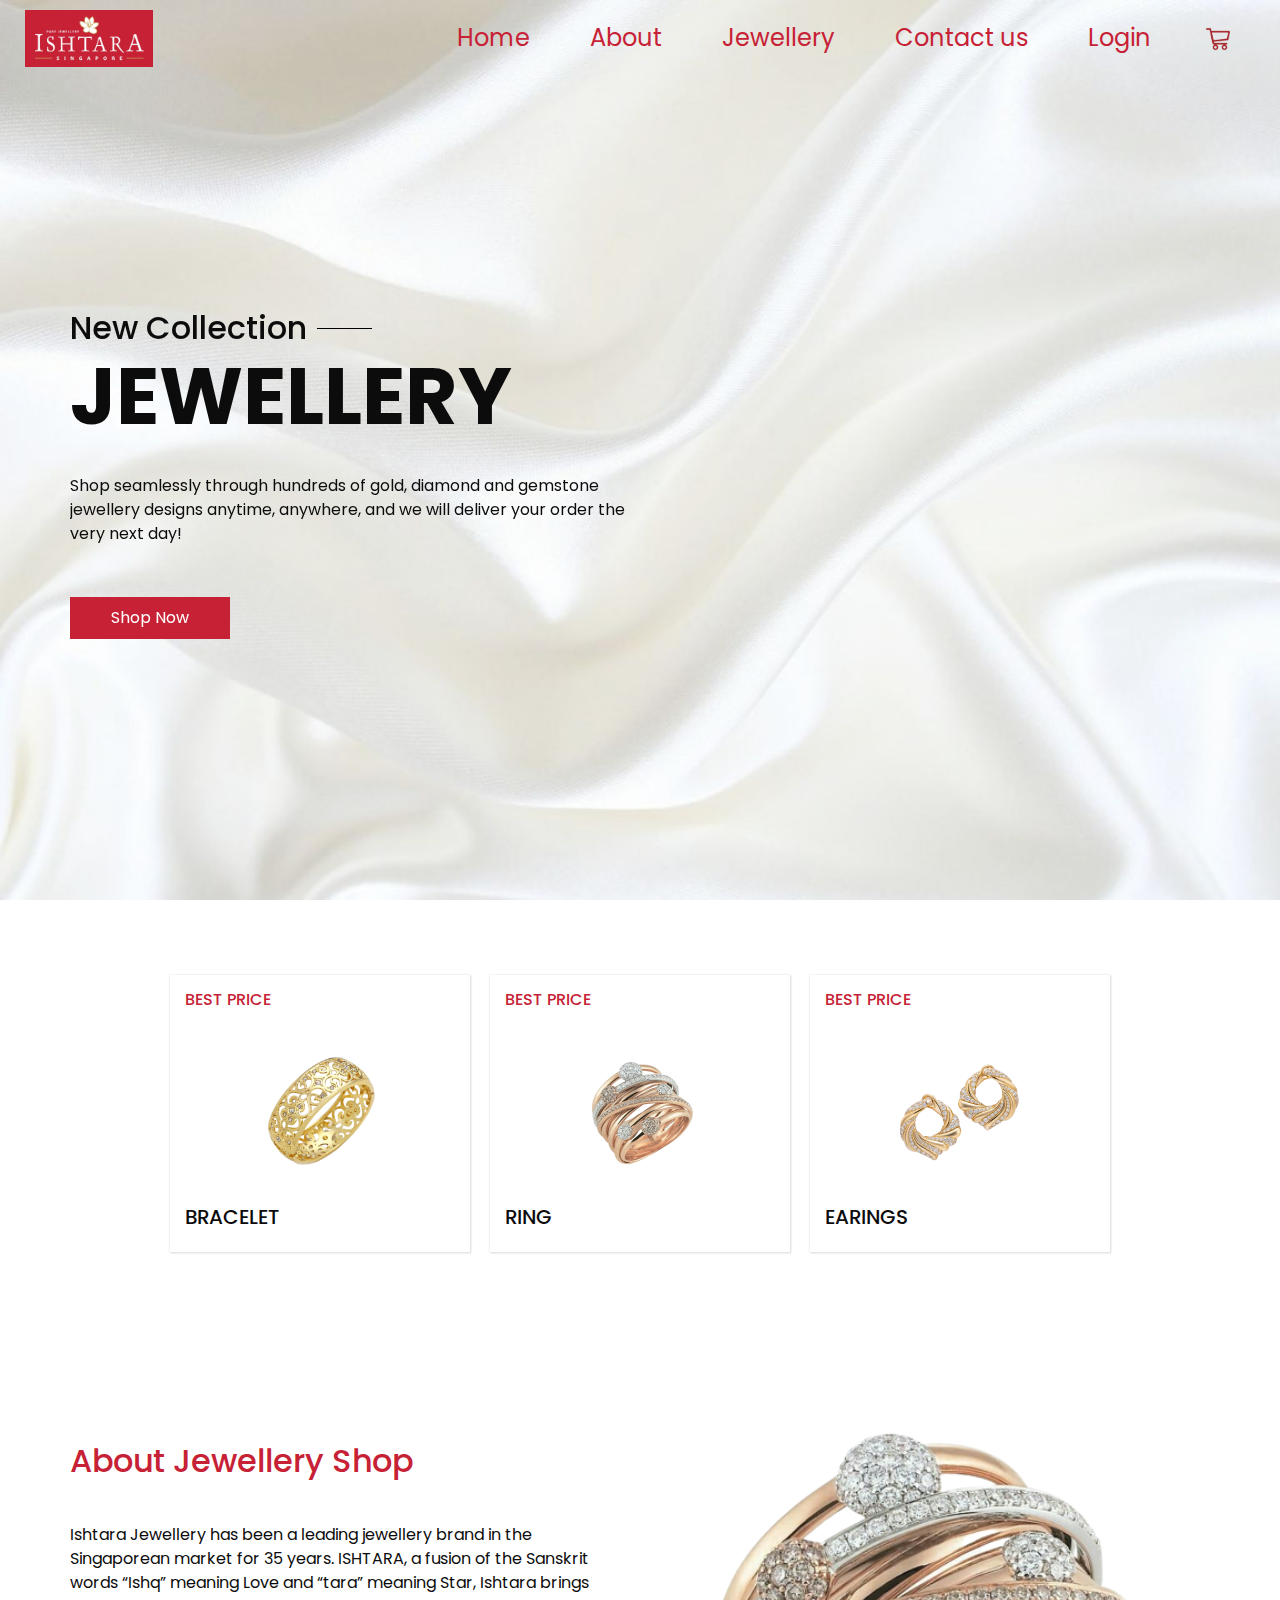
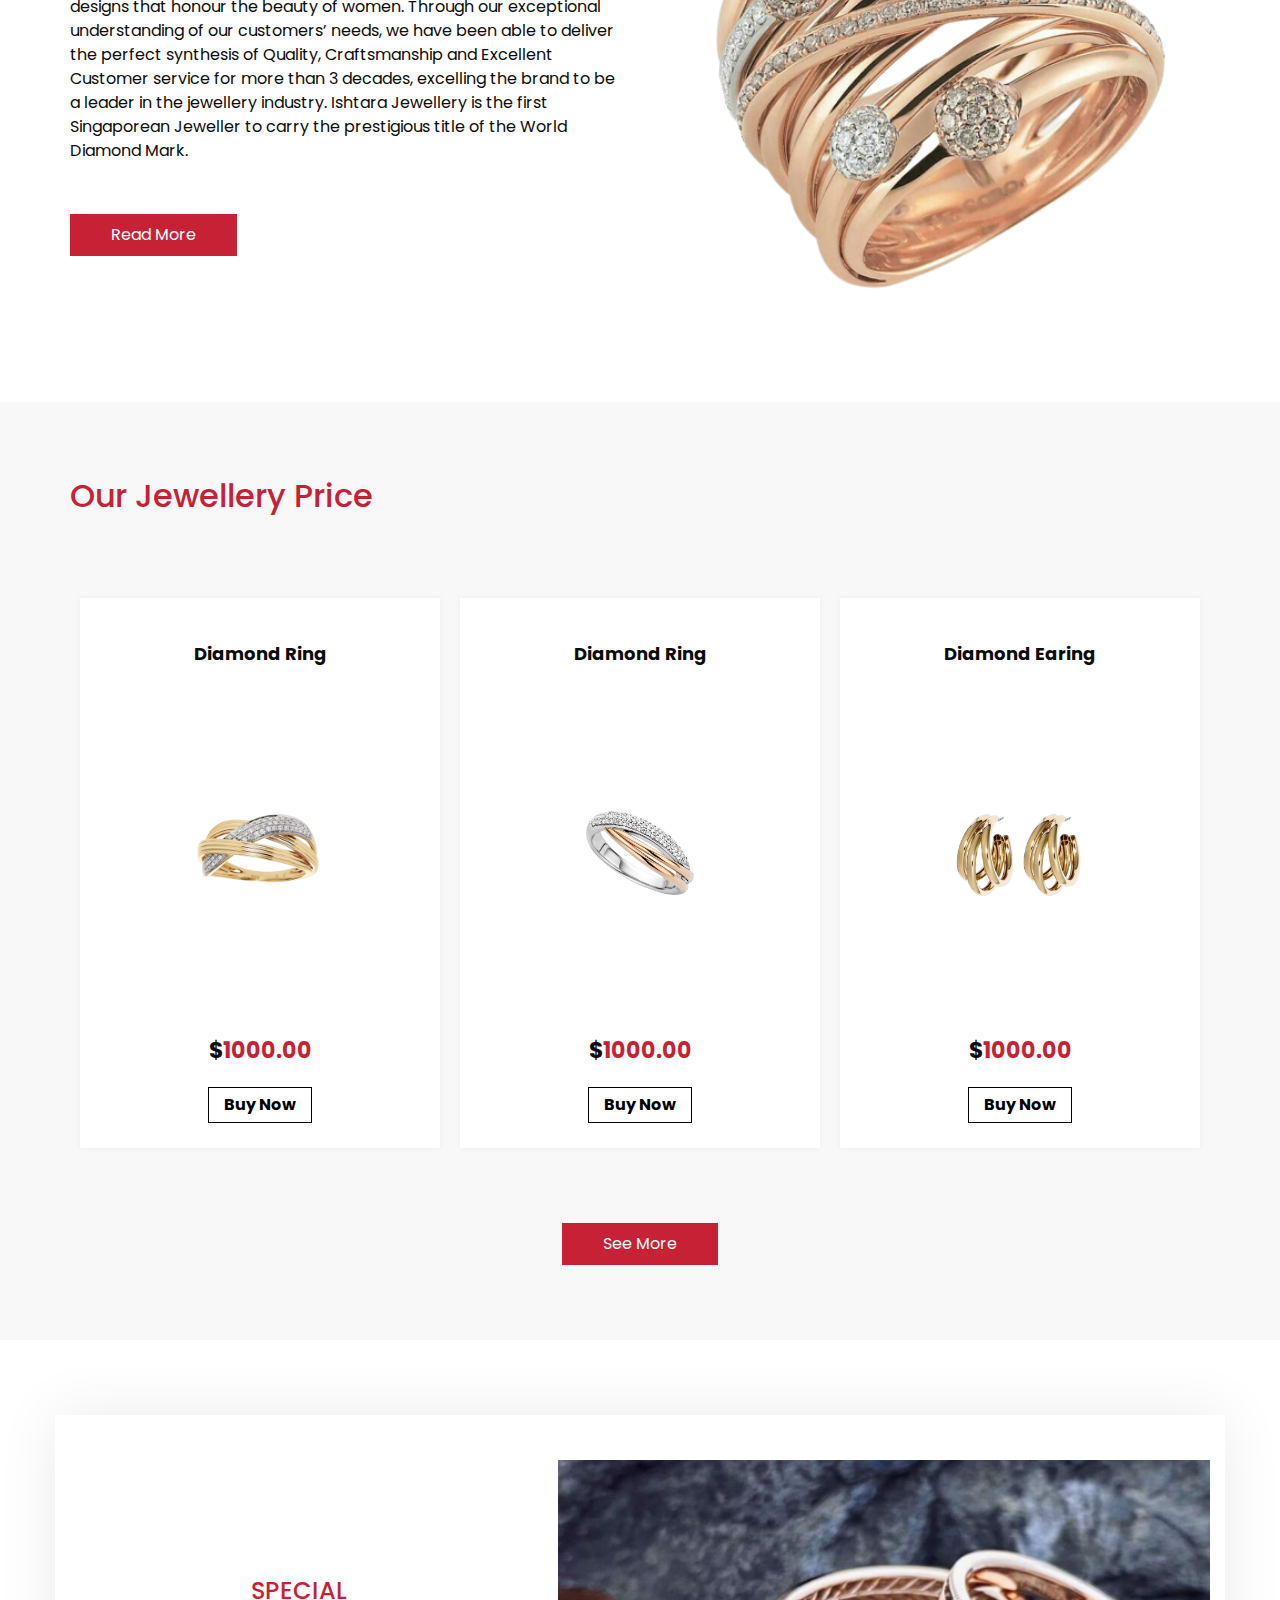
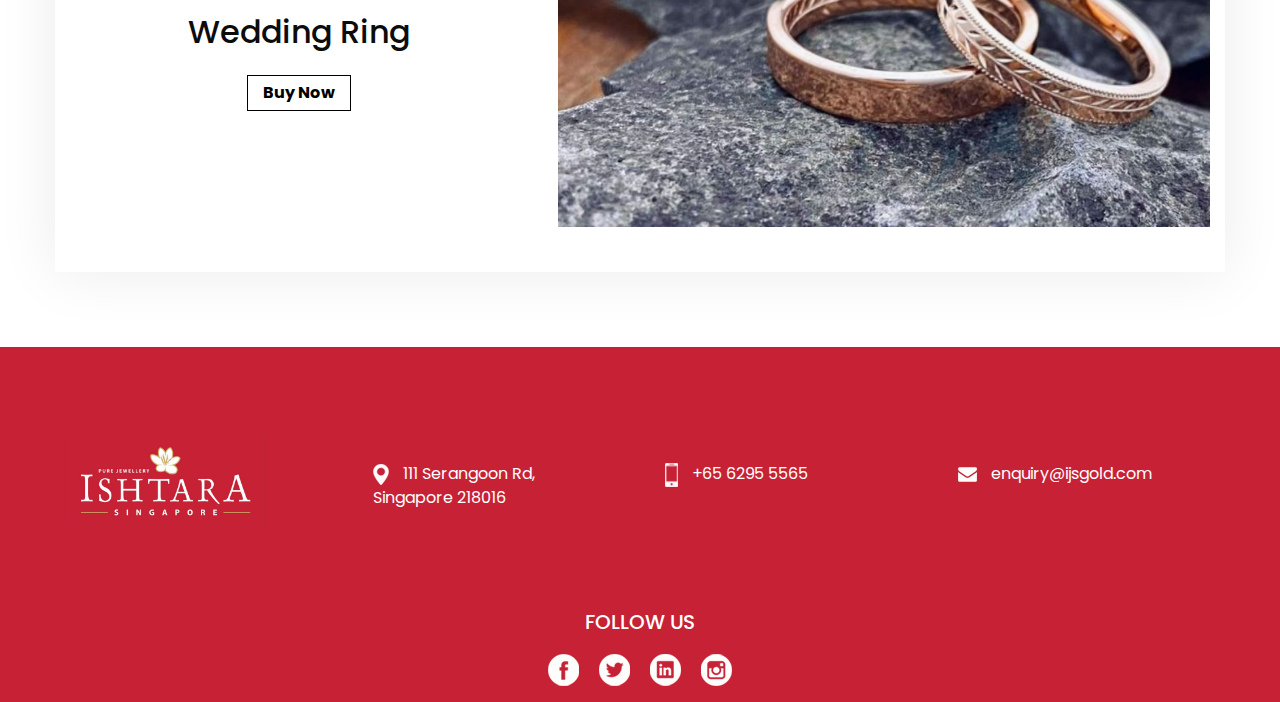
==== index.html @ 8657f270 "made the website" ====
<!DOCTYPE html>
<html>
  <head>
    <!-- Basic -->
    <meta charset="utf-8" />
    <meta http-equiv="X-UA-Compatible" content="IE=edge" />
    <!-- Mobile Metas -->
    <meta
      name="viewport"
      content="width=device-width, initial-scale=1, shrink-to-fit=no"
    />
    <!-- Site Metas -->

    <title>ISHTARA</title>

    <!-- slider stylesheet -->
    <link
      rel="stylesheet"
      type="text/css"
      href="https://cdnjs.cloudflare.com/ajax/libs/OwlCarousel2/2.1.3/assets/owl.carousel.min.css"
    />

    <!-- bootstrap core css -->
    <link rel="stylesheet" type="text/css" href="css/bootstrap.css" />

    <!-- fonts style -->
    <link
      href="https://fonts.googleapis.com/css?family=Baloo+Chettan|Poppins:400,600,700&display=swap"
      rel="stylesheet"
    />
    <!-- Custom styles for this template -->
    <link href="css/style.css" rel="stylesheet" />
    <!-- responsive style -->
    <link href="css/responsive.css" rel="stylesheet" />
  </head>

  <body>
    <div class="hero_area">
      <!-- header section strats -->
      <header class="header_section">
        <div class="container-fluid">
          <nav class="navbar navbar-expand-lg custom_nav-container">
            <a class="navbar-brand" href="index.html">
              <img src="images/Ishtara-Brand-logo-1.png" alt="" />
            </a>
            <button
              class="navbar-toggler"
              type="button"
              data-toggle="collapse"
              data-target="#navbarSupportedContent"
              aria-controls="navbarSupportedContent"
              aria-expanded="false"
              aria-label="Toggle navigation"
            >
              <span class="navbar-toggler-icon"></span>
            </button>

            <div class="collapse navbar-collapse" id="navbarSupportedContent">
              <div
                class="d-flex ml-auto flex-column flex-lg-row align-items-center"
              >
                <ul class="navbar-nav">
                  <li class="nav-item active">
                    <a class="nav-link" href="index.html"
                      >Home <span class="sr-only">(current)</span></a
                    >
                  </li>
                  <li class="nav-item">
                    <a class="nav-link" href="#"> About</a>
                  </li>
                  <li class="nav-item">
                    <a class="nav-link" href="#">Jewellery </a>
                  </li>
                  <li class="nav-item">
                    <a class="nav-link" href="#">Contact us</a>
                  </li>
                  <li class="nav-item">
                    <a class="nav-link" href="#">Login</a>
                  </li>
                </ul>
              </div>
              <div class="quote_btn-container">
                <a href="">
                  <img src="images/header-cart.webp" alt="" />
                </a>
              </div>
            </div>
          </nav>
        </div>
      </header>
      <!-- end header section -->
      <!-- slider section -->
      <section class="slider_section position-relative">
        <div class="container">
          <div
            id="carouselExampleIndicators"
            class="carousel slide"
            data-ride="carousel"
          >
            <div class="carousel-inner">
              <div class="carousel-item active">
                <div class="row">
                  <div class="col-md-6">
                    <div class="detail_box">
                      <h2>
                        <span> New Collection</span>
                        <hr />
                      </h2>
                      <h1>Jewellery</h1>
                      <p>
                        Shop seamlessly through hundreds of gold, diamond and
                        gemstone jewellery designs anytime, anywhere, and we
                        will deliver your order the very next day!
                      </p>
                      <div>
                        <a href="">Shop Now</a>
                      </div>
                    </div>
                  </div>
                   <div class="col-md-6 left">
                    <div class="img-box">
                      <!-- <img class="left" src="images/2e48d69000e0535c4d300dfc264e89f6-removebg-preview.png" alt="" /> -->
                    </div>
                  </div>
                </div>
              </div>
              
              
            </div>
          </div>
        </div>
      </section>
      <!-- end slider section -->
    </div>

    <!-- item section -->

    <div class="item_section layout_padding2">
      <div class="container">
        <div class="item_container">
          <div class="box">
            <div class="price">
              <h6>Best PRICE</h6>
            </div>
            <div class="img-box">
              <img src="images/5.png" alt="" />
            </div>
            <div class="name">
              <h5>Bracelet</h5>
            </div>
          </div>
          <div class="box">
            <div class="price">
              <h6>Best PRICE</h6>
            </div>
            <div class="img-box">
              <img src="images/4.png" alt="" />
            </div>
            <div class="name">
              <h5>Ring</h5>
            </div>
          </div>
          <div class="box">
            <div class="price">
              <h6>Best PRICE</h6>
            </div>
            <div class="img-box">
              <img src="images/2.png" alt="" />
            </div>
            <div class="name">
              <h5>Earings</h5>
            </div>
          </div>
        </div>
      </div>
    </div>

    <!-- end item section -->

    <!-- about section -->

    <section class="about_section layout_padding2-top layout_padding-bottom">
      <div class="container">
        <div class="row">
          <div class="col-md-6">
            <div class="detail-box">
              <div class="heading_container">
                <h2>About Jewellery Shop</h2>
              </div>
              <p>
                Ishtara Jewellery has been a leading jewellery brand in the
                Singaporean market for 35 years. ISHTARA, a fusion of the
                Sanskrit words “Ishq” meaning Love and “tara” meaning Star,
                Ishtara brings designs that honour the beauty of women. Through
                our exceptional understanding of our customers’ needs, we have
                been able to deliver the perfect synthesis of Quality,
                Craftsmanship and Excellent Customer service for more than 3
                decades, excelling the brand to be a leader in the jewellery
                industry. Ishtara Jewellery is the first Singaporean Jeweller to
                carry the prestigious title of the World Diamond Mark.
              </p>
              <div>
                <a href=""> Read More </a>
              </div>
            </div>
          </div>
          <div class="col-md-6">
            <div class="img-box">
              <img src="images/4.png" alt="" />
            </div>
          </div>
        </div>
      </div>
    </section>

    <!-- end about section -->

    <!-- price section -->

    <section class="price_section layout_padding">
      <div class="container">
        <div class="heading_container">
          <h2>Our Jewellery Price</h2>
        </div>
        <div class="price_container">
          <div class="box">
            <div class="name">
              <h6>Diamond Ring</h6>
            </div>
            <div class="img-box">
              <img style="width: 200px;" src="images/2e48d69000e0535c4d300dfc264e89f6-removebg-preview.png" alt="" />
            </div>
            <div class="detail-box">
              <h5>$<span>1000.00</span></h5>
              <a href=""> Buy Now </a>
            </div>
          </div>
          <div class="box">
            <div class="name">
              <h6>Diamond Ring</h6>
            </div>
            <div class="img-box">
              <img src="images/1.png" alt="" />
            </div>
            <div class="detail-box">
              <h5>$<span>1000.00</span></h5>
              <a href=""> Buy Now </a>
            </div>
          </div>
          <div class="box">
            <div class="name">
              <h6>Diamond Earing</h6>
            </div>
            <div class="img-box">
              <img src="images/3.png" alt="" />
            </div>
            <div class="detail-box">
              <h5>$<span>1000.00</span></h5>
              <a href=""> Buy Now </a>
            </div>
          </div>
        </div>
        <div class="d-flex justify-content-center">
          <a href="" class="price_btn"> See More </a>
        </div>
      </div>
    </section>

    <!-- end price section -->

    <!-- ring section -->

    <section class="ring_section layout_padding">
      <div class="container">
        <div class="ring_container layout_padding2">
          <div class="row">
            <div class="col-md-5">
              <div class="detail-box">
                <h4>special</h4>
                <h2>Wedding Ring</h2>
                <a href=""> Buy Now </a>
              </div>
            </div>
            <div class="col-md-7">
              <div class="img-box">
                <img src="images/12.jpg" alt="" />
              </div>
            </div>
          </div>
        </div>
      </div>
    </section>

    
 

    <!-- info section -->
    <section class="info_section">
      <div class="container">
        <div class="info_container">
          <div class="row">
            <div class="col-md-3">
              <div class="info_logo">
                <a href="">
                  <img src="images/Ishtara-Brand-logo-1.png" alt="" />
                </a>
              </div>
            </div>
            <div class="col-md-3">
              <div class="info_contact">
                <a href="">
                  <img src="images/location.png" alt="" />
                  <span> 111 Serangoon Rd, Singapore 218016 </span>
                </a>
              </div>
            </div>
            <div class="col-md-3">
              <div class="info_contact">
                <a href="">
                  <img src="images/phone.png" alt="" />
                  <span> +65 6295 5565 </span>
                </a>
              </div>
            </div>
            <div class="col-md-3">
              <div class="info_contact">
                <a href="" style="width: 15rem; display: inline-block">
                  <img src="images/mail.png" alt="" />
                  <span> enquiry@ijsgold.com </span>
                </a>
              </div>
            </div>
          </div>
        </div> 
          <div class="info_social">
            <div class="d-flex justify-content-center">
              <h5 class="info_heading">Follow Us</h5>
            </div>
            <div class="social_box">
              <a href="">
                <img src="images/fb.png" alt="" />
              </a>
              <a href="">
                <img src="images/twitter.png" alt="" />
              </a>
              <a href="">
                <img src="images/linkedin.png" alt="" />
              </a>
              <a href="">
                <img src="images/insta.png" alt="" />
              </a>
            </div>
          </div>
        </div>
      </div>
    </section>

    <!-- end info_section -->

    <!-- footer section -->
    <!-- footer section -->
  </body>
</html>
---- css/style.css ----
body {
  font-family: "Poppins", sans-serif;
  color: #0c0c0c;
  background-color: #ffffff;
}

.layout_padding {
  padding: 75px 0;
}

.layout_padding2 {
  padding: 45px 0;
}

.layout_padding2-top {
  padding-top: 45px;
}

.layout_padding2-bottom {
  padding-bottom: 45px;
}

.layout_padding-top {
  padding-top: 75px;
}

.layout_padding-bottom {
  padding-bottom: 75px;
}

.heading_container {
  display: -webkit-box;
  display: -ms-flexbox;
  display: flex;
}

.heading_container h2 {
  position: relative;
  color:#c72135;
}


/*header section*/
.hero_area {
  height: 100vh;
  position: relative;
  background-image: url(../images/10.jpg);
  background-size: cover;
  background-position: bottom right;
  background-repeat: no-repeat;
}

.sub_page .hero_area {
  height: auto;
  background-position: top right;
}

.hero_area.sub_pages {
  height: auto;
}

.header_section .container-fluid {
  padding-right: 25px;
  padding-left: 25px;
}

.header_section .nav_container {
  margin: 0 auto;
}

.custom_nav-container.navbar-expand-lg .navbar-nav .nav-link {
  padding: 10px 30px;
  color: #c72135;
  text-align: center;
  font-size: 1.5rem;
}

a,
a:hover,
a:focus {
  text-decoration: none;
}

a:hover,
a:focus {
  color: initial;
}

.btn,
.btn:focus {
  outline: none !important;
  -webkit-box-shadow: none;
          box-shadow: none;
}

.custom_nav-container .nav_search-btn {
  background-image: url(../images/search-icon.png);
  background-size: 22px;
  background-repeat: no-repeat;
  background-position-y: 7px;
  width: 35px;
  height: 35px;
  padding: 0;
  border: none;
}

.navbar-brand {
  display: -webkit-box;
  display: -ms-flexbox;
  display: flex;
  -webkit-box-align: center;
      -ms-flex-align: center;
          align-items: center;
}

.navbar-brand img {
  width: 8rem;
  margin-right: 5px;
}

.navbar-brand span {
  font-size: 22px;
  font-weight: 700;
  color: #191919;
  text-transform: uppercase;
}

.custom_nav-container {
  z-index: 99999;
  padding: 5px 0;
}

.custom_nav-container .navbar-toggler {
  outline: none;
}

.custom_nav-container .navbar-toggler .navbar-toggler-icon {
  background-image: url(../images/menu.png);
  background-size: 45px;
}

.quote_btn-container {
  display: -webkit-box;
  display: -ms-flexbox;
  display: flex;
  -webkit-box-align: center;
      -ms-flex-align: center;
          align-items: center;
}

.quote_btn-container a {
  color: #000000;
  position: relative;
}

.quote_btn-container a .cart_number {
  position: absolute;
  top: 68%;
  left: 50%;
  -webkit-transform: translate(-50%, -50%);
          transform: translate(-50%, -50%);
  color: #ffffff;
  font-size: 12px;
}

.quote_btn-container a img {
  width: 1.5rem;
  margin: 0 25px;
}

/*end header section*/
/* slider section */
.slider_section {
  height: calc(100% - 70px);
  display: -webkit-box;
  display: -ms-flexbox;
  display: flex;
  -webkit-box-align: center;
      -ms-flex-align: center;
          align-items: center;
  position: relative;
}

.slider_section .row {
  -webkit-box-align: center;
      -ms-flex-align: center;
          align-items: center;
}

.slider_section .design-box {
  position: absolute;
  bottom: 0;
  -webkit-transform: translateY(-50%);
          transform: translateY(-50%);
  left: 0;
  width: 75px;
}

.slider_section .design-box img {
  width: 100%;
}

.slider_section .slider_number-container {
  position: absolute;
  top: 45%;
  -webkit-transform: translateY(-50%);
          transform: translateY(-50%);
  right: 4%;
  text-align: center;
  opacity: .6;
}

.slider_section .slider_number-container hr {
  width: 1px;
  height: 50px;
  border: none;
  background-color: #ffffff;
}

.slider_section .slider_number-container .number-box {
  display: -webkit-box;
  display: -ms-flexbox;
  display: flex;
  -webkit-box-orient: vertical;
  -webkit-box-direction: normal;
      -ms-flex-direction: column;
          flex-direction: column;
  -webkit-box-pack: center;
      -ms-flex-pack: center;
          justify-content: center;
  -webkit-box-align: center;
      -ms-flex-align: center;
          align-items: center;
  color: #ffffff;
  text-transform: uppercase;
}

.slider_section .detail_box h2 {
  margin-bottom: 0;
  display: -webkit-box;
  display: -ms-flexbox;
  display: flex;
  -webkit-box-align: center;
      -ms-flex-align: center;
          align-items: center;
}

.slider_section .detail_box h2 span {
  margin-right: 10px;
}

.slider_section .detail_box h2 hr {
  margin: 0;
  border: none;
  width: 55px;
  height: 1px;
  background-color: #000000;
}

.slider_section .detail_box h1 {
  font-weight: bold;
  text-transform: uppercase;
  font-size: 5rem;
  margin-bottom: 30px;
}

.slider_section .detail_box a {
  display: inline-block;
  padding: 8px 40px;
  background-color: #c72135;
  border: 1px solid #c72135;
  color: #ffffff;
  border-radius: 0;
  margin: 35px 0;
}

.slider_section .detail_box a:hover {
  background-color:#c72135;
  color: #fff;
}

.slider_section .img-box img {
  width: 100%;
}

.slider_section .carousel-indicators {
  padding: 0;
  margin: 0;
  right: initial;
  bottom: 22%;
  left: 17%;
}

.slider_section .carousel-indicators li {
  text-indent: 0;
  width: auto;
  height: auto;
  opacity: 1;
  background-color: transparent;
  border: none;
  color: #c0c0c0;
  font-size: 24px;
  display: none;
}

.slider_section .carousel-indicators li.active {
  display: block;
}

.item_section .item_container {
  display: -webkit-box;
  display: -ms-flexbox;
  display: flex;
  -webkit-box-pack: center;
      -ms-flex-pack: center;
          justify-content: center;
  -ms-flex-wrap: wrap;
      flex-wrap: wrap;
}

.item_section .item_container .box {
  width: 300px;
  display: -webkit-box;
  display: -ms-flexbox;
  display: flex;
  -webkit-box-orient: vertical;
  -webkit-box-direction: normal;
      -ms-flex-direction: column;
          flex-direction: column;
  -webkit-box-pack: justify;
      -ms-flex-pack: justify;
          justify-content: space-between;
  margin: 30px 10px;
  padding: 15px;
  -webkit-box-shadow: 0px 0px 2px 0.5px rgba(0, 0, 0, 0.15);
  box-shadow: 0px 0px 2px 0.5px rgba(0, 0, 0, 0.15);
}

.item_section .item_container .box .img-box {
  width: 100%;
  display: -webkit-box;
  display: -ms-flexbox;
  display: flex;
  -webkit-box-pack: center;
      -ms-flex-pack: center;
          justify-content: center;
}

.item_section .item_container .box .img-box img {
  width: 125px;
}

.item_section .item_container .box h6 {
  color: #c72135;
  text-transform: uppercase;
}

.item_section .item_container .box h5 {
  text-transform: uppercase;
}

.item_section .item_container .box:hover {
  -webkit-box-shadow: 0px 0px 25px 1px rgba(0, 0, 0, 0.1);
          box-shadow: 0px 0px 25px 1px rgba(0, 0, 0, 0.1);
}

.about_section {
  position: relative;
}

.about_section .design-box {
  position: absolute;
  bottom: 0;
  -webkit-transform: translateY(-50%);
          transform: translateY(-50%);
  right: 0;
  width: 75px;
}

.about_section .design-box img {
  width: 100%;
}

.about_section .row {
  -webkit-box-align: center;
      -ms-flex-align: center;
          align-items: center;
}

.about_section .detail-box p {
  margin-top: 35px;
}

.about_section .detail-box a {
  display: inline-block;
  padding: 8px 40px;
  background-color: #c72135;
  border: 1px solid #c72135;
  color: #ffffff;
  border-radius: 0;
  margin-top: 35px;
}

.about_section .detail-box a:hover {
  background-color: transparent;
  color: #0d0806;
}

.about_section .img-box img {
  width: 100%;
}

.price_section {
  background-color: #f8f8f8;
}

.price_section .price_container {
  display: -webkit-box;
  display: -ms-flexbox;
  display: flex;
  -webkit-box-pack: center;
      -ms-flex-pack: center;
          justify-content: center;
  padding: 40px 0;
  -ms-flex-wrap: wrap;
      flex-wrap: wrap;
}

.price_section .price_container .box {
  min-width: 300px;
  max-width: 360px;
  height: 550px;
  display: -webkit-box;
  display: -ms-flexbox;
  display: flex;
  -webkit-box-orient: vertical;
  -webkit-box-direction: normal;
      -ms-flex-direction: column;
          flex-direction: column;
  -webkit-box-align: center;
      -ms-flex-align: center;
          align-items: center;
  -webkit-box-pack: justify;
      -ms-flex-pack: justify;
          justify-content: space-between;
  margin: 35px 10px;
  padding: 45px 0 25px 0;
  text-align: center;
  background-color: #ffffff;
  -webkit-box-shadow: 0px 0px 6px 0 rgba(0, 0, 0, 0.05);
  box-shadow: 0px 0px 6px 0 rgba(0, 0, 0, 0.05);
  -webkit-box-flex: 1;
      -ms-flex-positive: 1;
          flex-grow: 1;
}

.price_section .price_container .box .img-box {
  width: 100%;
  display: -webkit-box;
  display: -ms-flexbox;
  display: flex;
  -webkit-box-pack: center;
      -ms-flex-pack: center;
          justify-content: center;
}

.price_section .price_container .box .img-box img {
  width: 150px;
}

.price_section .price_container .box h6 {
  font-weight: bold;
  font-size: 18px;
}

.price_section .price_container .box .detail-box h5 {
  text-transform: uppercase;
  font-weight: bold;
  font-size: 22px;
}

.price_section .price_container .box .detail-box h5 span {
  color: #c72135;
}

.price_section .price_container .box .detail-box a {
  display: inline-block;
  padding: 5px 15px;
  border: 1px solid #000000;
  font-weight: bold;
  color: #000000;
  margin-top: 15px;
}


.price_section .price_btn {
  display: inline-block;
  padding: 8px 40px;
  background-color: #c72135;
  border: 1px solid #c72135;
  color: #ffffff;
  border-radius: 0;
}

.price_section .price_btn:hover {
  background-color: #c72135;
  color: #fff;
}

.ring_section {
  text-align: center;
  position: relative;
}

.ring_section .row {
  -webkit-box-align: center;
      -ms-flex-align: center;
          align-items: center;
}

.ring_section .container {
  -webkit-box-shadow: 0px 0px 56px 1px rgba(0, 0, 0, 0.08);
  box-shadow: 0px 0px 56px 1px rgba(0, 0, 0, 0.08);
}

.ring_section .design-box {
  position: absolute;
  bottom: 0;
  -webkit-transform: translateY(-50%);
          transform: translateY(-50%);
  left: 0;
  width: 75px;
}

.ring_section .design-box img {
  width: 100%;
}

.ring_section .ring_container .detail-box h4 {
  text-transform: uppercase;
  color: #c72135;
}

.ring_section .ring_container .detail-box a {
  display: inline-block;
  padding: 5px 15px;
  border: 1px solid #000000;
  font-weight: bold;
  color: #000000;
  margin-top: 15px;
}

.ring_section .ring_container .img-box img {
  width: 100%;
}

.client_section .heading_container {
  -webkit-box-pack: center;
      -ms-flex-pack: center;
          justify-content: center;
}

.client_section .secondary_heading {
  text-align: center;
}

.client_section .client_container {
  display: -webkit-box;
  display: -ms-flexbox;
  display: flex;
  -webkit-box-align: center;
      -ms-flex-align: center;
          align-items: center;
  border: 1px solid #fbb534;
  padding: 25px;
  width: 85%;
  margin: 75px auto;
}

.client_section .client_container .client-id {
  display: -webkit-box;
  display: -ms-flexbox;
  display: flex;
  -webkit-box-align: center;
      -ms-flex-align: center;
          align-items: center;
  width: 45%;
}

.client_section .client_container .client-id .img-box {
  margin-right: 25px;
}

.client_section .client_container .client-id .img-box img {
  width: 100%;
}

.client_section .client_container .client-id h5 {
  font-weight: bold;
}

.client_section .client_container .client-id h6 {
  color: #f6d768;
}

.client_section .client_container .detail-box {
  width: 55%;
}

.client_section .client_container .detail-box p {
  margin: 0;
}

.client_section .carousel-control-prev,
.client_section .carousel-control-next {
  opacity: 1;
}

.client_section .carousel-control-prev {
  -webkit-box-pack: start;
      -ms-flex-pack: start;
          justify-content: flex-start;
}

.client_section .carousel-control-next {
  -webkit-box-pack: end;
      -ms-flex-pack: end;
          justify-content: flex-end;
}

.client_section .carousel-control-prev-icon,
.client_section .carousel-control-next-icon {
  width: 30px;
  height: 30px;
  background-size: 25px;
}

.client_section .carousel-control-prev-icon {
  background-image: url(../images/prev-black.png);
}

.client_section .carousel-control-prev-icon:hover {
  background-image: url(../images/prev.png);
}

.client_section .carousel-control-next-icon {
  background-image: url(../images/next-black.png);
}

.client_section .carousel-control-next-icon:hover {
  background-image: url(../images/next.png);
}

.contact_section {
  position: relative;
}

.contact_section .design-box {
  position: absolute;
  bottom: 50%;
  -webkit-transform: translateY(50%);
          transform: translateY(50%);
  right: 0;
  width: 75px;
}

.contact_section .design-box img {
  width: 100%;
}

.contact_section h2 {
  margin-bottom: 65px;
}

.contact_section form {
  padding-right: 35px;
}

.contact_section input {
  width: 100%;
  border: none;
  height: 50px;
  margin-bottom: 25px;
  padding-left: 25px;
  background-color: transparent;
  outline: none;
  color: #101010;
  -webkit-box-shadow: 0px 2px 5px 0px rgba(0, 0, 0, 0.16);
  box-shadow: 0px 2px 5px 0px rgba(0, 0, 0, 0.16);
}

.contact_section input::-webkit-input-placeholder {
  color: #131313;
}

.contact_section input:-ms-input-placeholder {
  color: #131313;
}

.contact_section input::-ms-input-placeholder {
  color: #131313;
}

.contact_section input::placeholder {
  color: #131313;
}

.contact_section input.message-box {
  height: 120px;
}

.contact_section button {
  padding: 12px 45px;
  outline: none;
  border: none;
  border-radius: 30px;
  color: #fff;
  background: -webkit-gradient(linear, left top, left bottom, from(#f5e47b), to(#fb930a));
  background: linear-gradient(to bottom, #f5e47b, #fb930a);
  margin-top: 35px;
}

.contact_section .map_container {
  height: 100%;
  padding-bottom: 110px;
}

.contact_section .map_container .map-responsive {
  height: 100%;
}

.info_section {
  background-color: #c72135;
  color: #ffffff;
}

.info_section .info_container .info_logo {
  display: -webkit-box;
  display: -ms-flexbox;
  display: flex;
  -webkit-box-pack: center;
      -ms-flex-pack: center;
          justify-content: center;
  padding: 10px 10px 45px 10px;
  width: 200px;
  border-radius: 0 0 50px 50px;
}

.info_section .info_container .info_logo a {
  display: -webkit-box;
  display: -ms-flexbox;
  display: flex;
  -webkit-box-align: center;
      -ms-flex-align: center;
          align-items: center;
}

.info_section .info_container .info_logo a img {
  width: 200px;
  
  transform: translateY(5rem);
  /* transform: translateX(-1.5rem); */
  margin-right: 10px;
}

.info_section .info_container .info_logo a span {
  text-transform: uppercase;
  color: #000000;
  font-size: 28px;
  font-weight: bold;
}

.info_section .info_container .info_contact {
  padding: 115px 10px 45px 10px;

}

.info_section .info_container .info_contact a {
  color: #ffffff;
}

.info_section .info_container .info_contact a img {
  margin-right: 10px;
}

.info_section .info_heading {
  text-transform: uppercase;
  margin: 20px 0;
  position: relative;
}

.info_section .info_form form {
  display: -webkit-box;
  display: -ms-flexbox;
  display: flex;
  -webkit-box-orient: vertical;
  -webkit-box-direction: normal;
      -ms-flex-direction: column;
          flex-direction: column;
  -webkit-box-align: center;
      -ms-flex-align: center;
          align-items: center;
}

.info_section .info_form form .email_box {
  display: -webkit-box;
  display: -ms-flexbox;
  display: flex;
  -webkit-box-orient: vertical;
  -webkit-box-direction: normal;
      -ms-flex-direction: column;
          flex-direction: column;
}

.info_section .info_form form label {
  color: #5a5959;
}

.info_section .info_form form input {
  width: 500px;
  border: none;
  background-color: #ffffff;
  outline: none;
  padding: 5px;
}

.info_section .info_form form button {
  padding: 8px 65px;
  outline: none;
  border: none;
  border-radius: 30px;
  color: #fff;
  background: -webkit-gradient(linear, left top, left bottom, from(#f5e47b), to(#fb930a));
  background: linear-gradient(to bottom, #f5e47b, #fb930a);
  margin-top: 35px;
  text-transform: uppercase;
}

.info_section .info_social {
  padding-top: 35px;
  display: -webkit-box;
  display: -ms-flexbox;
  display: flex;
  -webkit-box-orient: vertical;
  -webkit-box-direction: normal;
      -ms-flex-direction: column;
          flex-direction: column;
  -webkit-box-align: center;
      -ms-flex-align: center;
          align-items: center;
}

.info_section .info_social .social_box {
  display: -webkit-box;
  display: -ms-flexbox;
  display: flex;
  margin: 0 auto 1rem auto;
  -webkit-box-align: center;
      -ms-flex-align: center;
          align-items: center;
}

.info_section .info_social .social_box img {
  min-width: 10px;
  margin: 0 10px;
}

/* footer section*/
.footer_section {
  background-color: #363636;
  display: -webkit-box;
  display: -ms-flexbox;
  display: flex;
  -webkit-box-pack: center;
      -ms-flex-pack: center;
          justify-content: center;
  position: relative;
}

.footer_section p {
  border-top: 1px solid #ffffff;
  color: #9c9b9b;
  margin: 0;
  text-align: center;
  padding: 20px 35px;
  margin: 0;
}

.footer_section a {
  color: #9c9b9b;
}
/*# sourceMappingURL=style.css.map */

/* @media (min-width: 900px) { */
  /* .left{
    transform: translateX(5rem);
    ;
  }
} */

.slider_section .img-box img{
  width:110%
}
---- css/responsive.css ----
@media (max-width: 1120px) {}

@media (max-width: 992px) {

  .custom_nav-container.navbar-expand-lg .navbar-nav .nav-link {
    color: #000000;
  }

  .quote_btn-container {
    display: none;
  }


  .ring_section .ring_container .detail-box {
    margin-bottom: 45px;
  }

  .price_section .price_container .box {
    height: 450px;
  }
}

@media (max-width: 768px) {
  .hero_area {
    background-position: top left;
    height: auto;
  }

  .slider_section {
    padding: 45px 0;
  }

  .contact_section button {
    margin-bottom: 45px;
    margin-left: auto;
    margin-right: auto;
  }

  .contact_section form {
    padding: 0;
  }

  .client_section .client_container {
    flex-direction: column;
  }

  .client_section .client_container .client-id {
    width: auto;
  }

  .client_section .client_container .detail-box {
    margin-top: 35px;
    width: auto;
  }

  .contact_section .map_container {
    height: 350px;
    padding: 0;
  }

  .info_section .col-md-3 {
    display: flex;
    justify-content: center;
  }

  .info_section .info_container .info_contact {
    padding: 35px 0;
  }

  .info_section .info_form form input {
    width: 100%;
  }

  .ring_section {
    padding-left: 15px;
    padding-right: 15px;
  }
}

@media (max-width: 576px) {
  .slider_section .detail_box {
    text-align: center;
  }

  .slider_section .detail_box h1 {
    font-size: 4rem;
  }

}

@media (max-width: 480px) {

  .client_section .carousel-control-prev,
  .client_section .carousel-control-next {
    display: none;
  }
}

@media (max-width: 420px) {
  .slider_section .detail_box h1 {
    font-size: 3rem;
  }

  .slider_section .detail_box h2 {
    font-size: 1.8rem;
  }

  .heading_container h2::before {
    display: none;
  }
}

@media (max-width: 360px) {}

@media (min-width: 1200px) {
  .container {
    max-width: 1170px;
  }
}
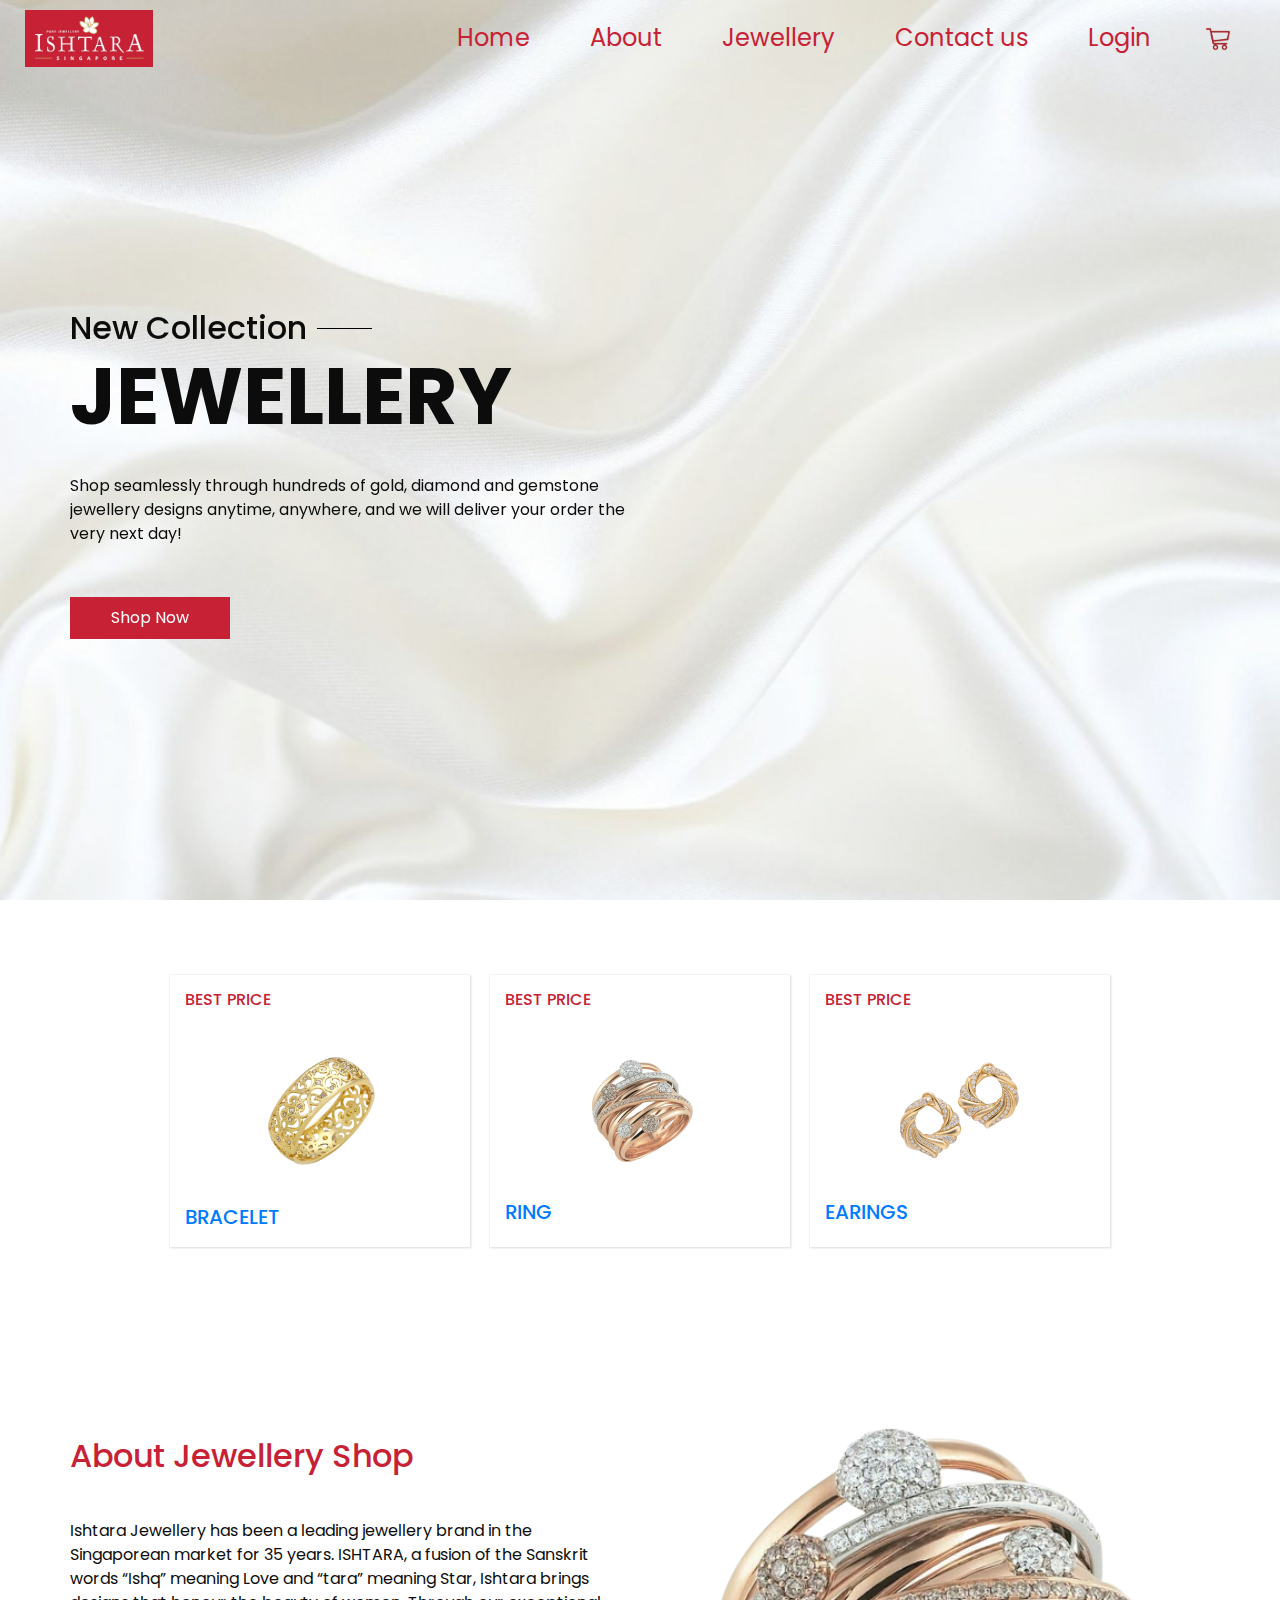
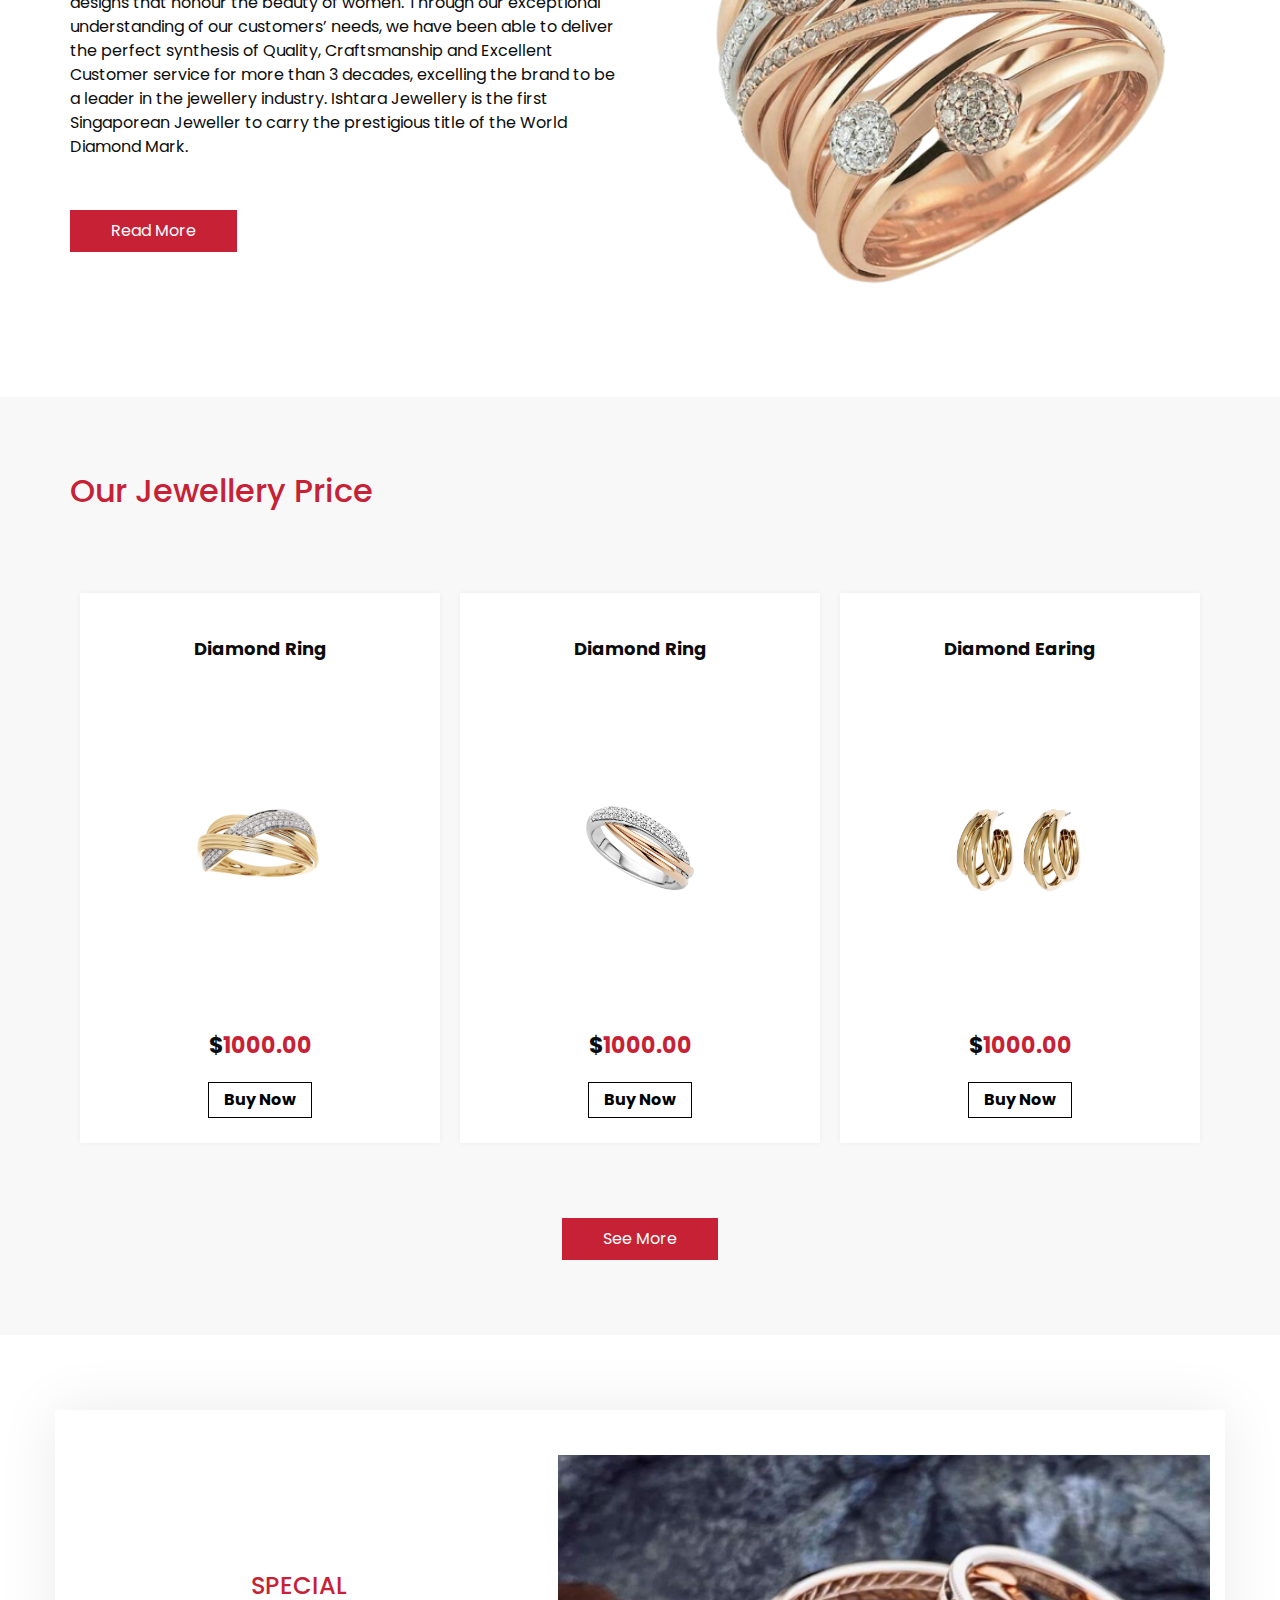
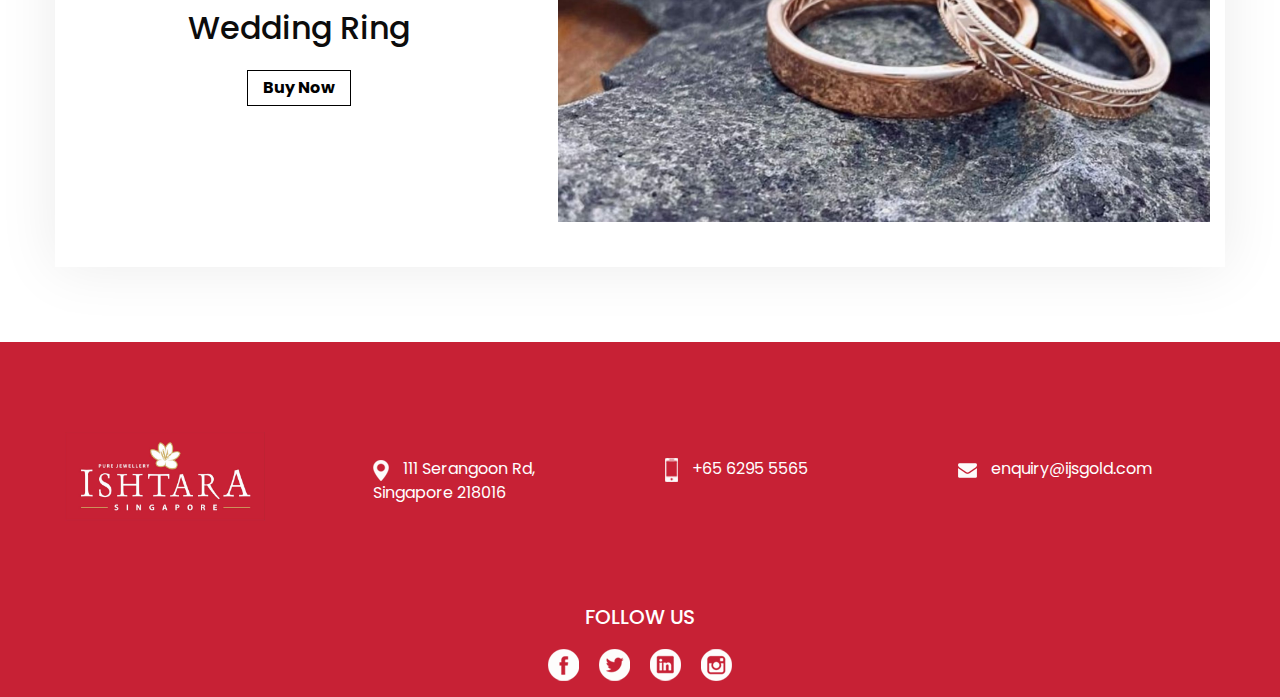
==== commit 7a833fa5: "sdf" ====
--- a/index.html
+++ b/index.html
@@ -28,6 +28,7 @@
       href="https://fonts.googleapis.com/css?family=Baloo+Chettan|Poppins:400,600,700&display=swap"
       rel="stylesheet"
     />
+    <link href="https://cdn.jsdelivr.net/npm/bootstrap@5.3.0/dist/css/bootstrap.min.css" rel="stylesheet" integrity="sha384-9ndCyUaIbzAi2FUVXJi0CjmCapSmO7SnpJef0486qhLnuZ2cdeRhO02iuK6FUUVM" crossorigin="anonymous">
     <!-- Custom styles for this template -->
     <link href="css/style.css" rel="stylesheet" />
     <!-- responsive style -->
@@ -52,6 +53,7 @@
               aria-expanded="false"
               aria-label="Toggle navigation"
             >
+              <input class="navbar-toggler-icon" type="checkbox">
               <span class="navbar-toggler-icon"></span>
             </button>
 
@@ -138,39 +140,48 @@
     <div class="item_section layout_padding2">
       <div class="container">
         <div class="item_container">
-          <div class="box">
-            <div class="price">
-              <h6>Best PRICE</h6>
-            </div>
-            <div class="img-box">
-              <img src="images/5.png" alt="" />
-            </div>
-            <div class="name">
-              <h5>Bracelet</h5>
-            </div>
-          </div>
-          <div class="box">
-            <div class="price">
-              <h6>Best PRICE</h6>
-            </div>
-            <div class="img-box">
-              <img src="images/4.png" alt="" />
-            </div>
-            <div class="name">
-              <h5>Ring</h5>
-            </div>
-          </div>
-          <div class="box">
-            <div class="price">
-              <h6>Best PRICE</h6>
-            </div>
-            <div class="img-box">
-              <img src="images/2.png" alt="" />
-            </div>
-            <div class="name">
-              <h5>Earings</h5>
-            </div>
-          </div>
+          <a href="bracelet.html">
+
+            <div class="box"  style="height: 17rem;">
+              <div class="price">
+                <h6>Best PRICE</h6>
+              </div>
+              <div class="img-box">
+                <img src="images/5.png" alt="" />
+              </div>
+              <div class="name">
+                <h5>Bracelet</h5>
+              </div>
+            </div>
+          </a>
+          <a href="ring.html">
+
+            <div class="box" style="height: 17rem;">
+              <div class="price">
+                <h6>Best PRICE</h6>
+              </div>
+              <div class="img-box">
+                <img src="images/4.png" alt="" />
+              </div>
+              <div class="name">
+                <h5>Ring</h5>
+              </div>
+            </div>
+          </a>
+          <a href="earings.html" >
+
+            <div class="box" style="height: 17rem;">
+              <div class="price">
+                <h6>Best PRICE</h6>
+              </div>
+              <div class="img-box">
+                <img src="images/2.png" alt="" />
+              </div>
+              <div class="name">
+                <h5>Earings</h5>
+              </div>
+            </div>
+          </a>
         </div>
       </div>
     </div>
--- a/css/style.css
+++ b/css/style.css
@@ -900,4 +900,42 @@
 
 .slider_section .img-box img{
   width:110%
+}
+.box-new {
+  min-width: 100%;
+
+  height: 30rem;
+  display: -webkit-box;
+  display: -ms-flexbox;
+  display: flex;
+  -webkit-box-orient: vertical;
+  -webkit-box-direction: normal;
+      -ms-flex-direction: column;
+          flex-direction: column;
+  -webkit-box-align: center;
+      -ms-flex-align: center;
+          align-items: center;
+  -webkit-box-pack: justify;
+      -ms-flex-pack: justify;
+          justify-content: space-between;
+  /* margin: 35px 10px; */
+  padding: 45px 0 25px 0;
+  text-align: center;
+  background-color: #ffffff;
+  -webkit-box-shadow: 0px 0px 6px 0 rgba(0, 0, 0, 0.05);
+  box-shadow: 0px 0px 6px 0 rgba(0, 0, 0, 0.05);
+  -webkit-box-flex: 1;
+      -ms-flex-positive: 1;
+          flex-grow: 1;
+}
+@media screen and (min-width: 900px) {
+  .box-new{
+    min-width: 80%;
+    max-width: 80%;
+  }
+}
+
+.box-center{
+  display: flex;
+  justify-content: center;
 }